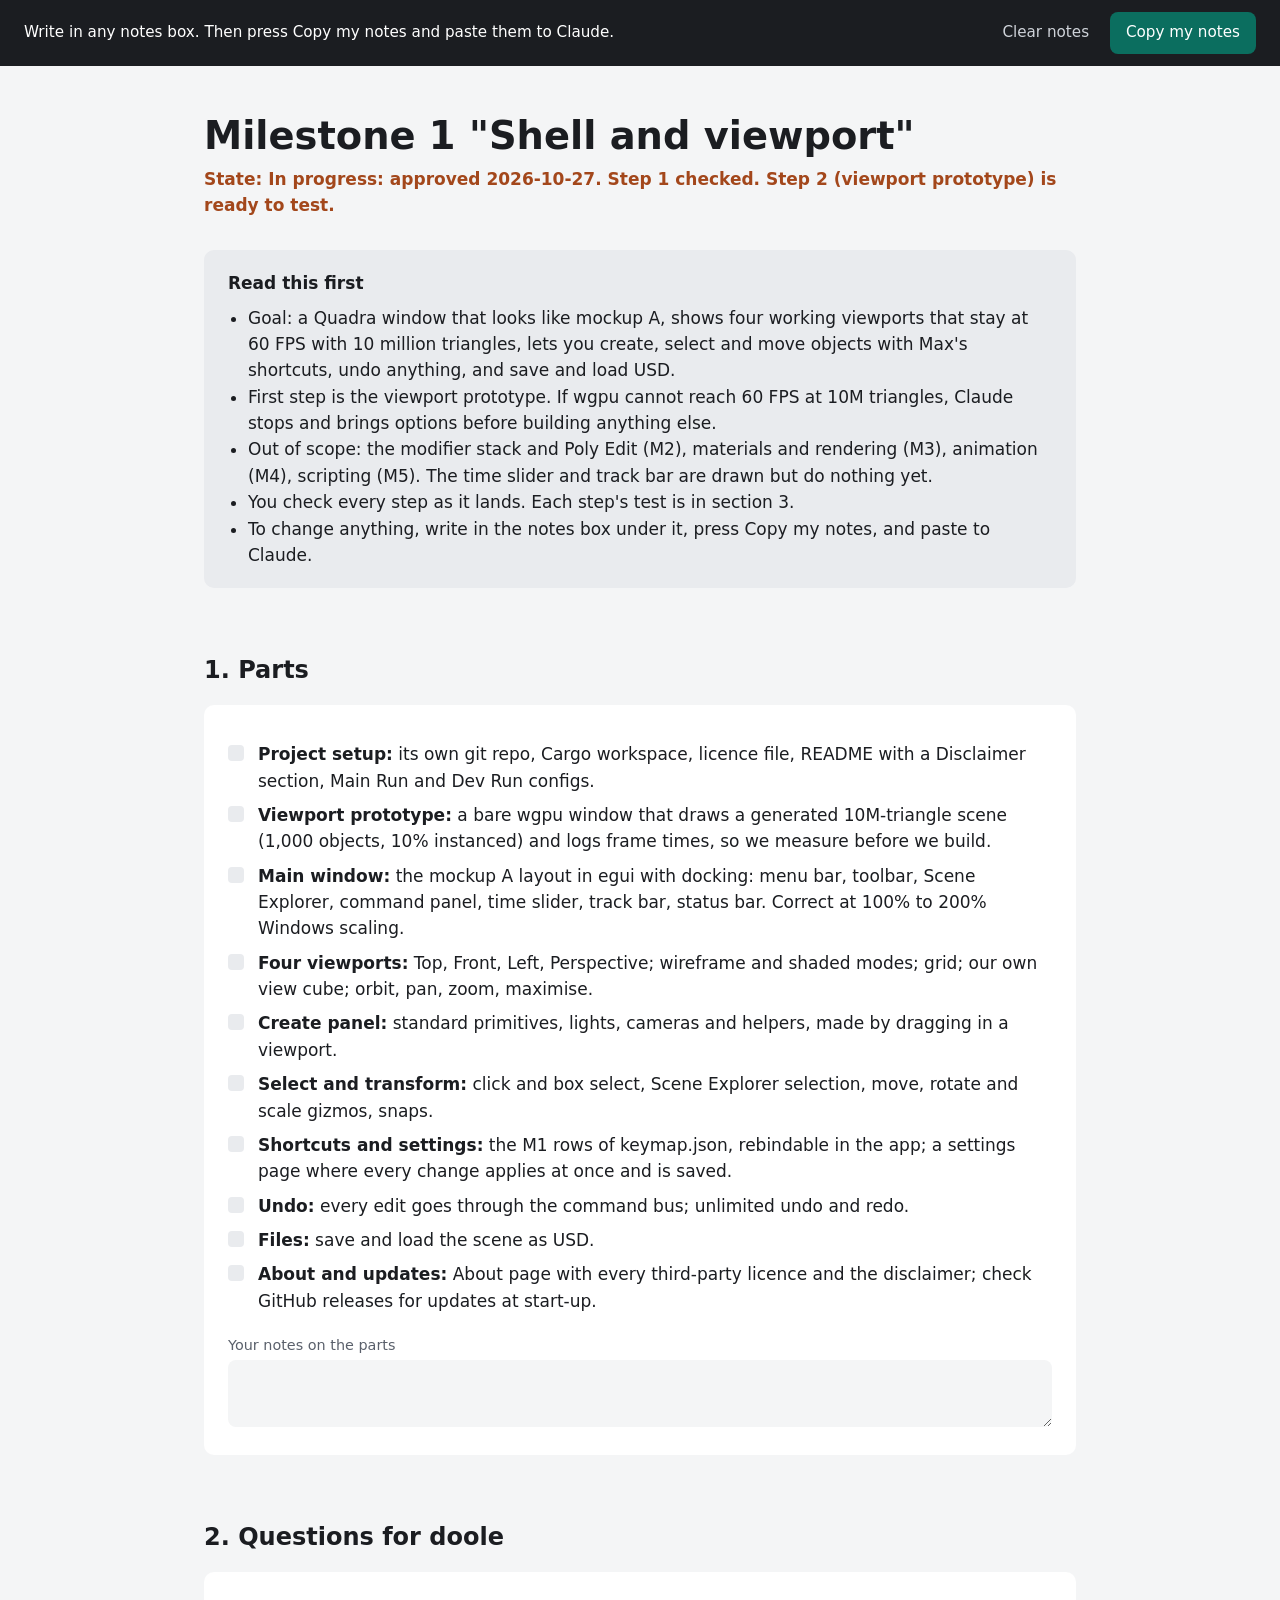
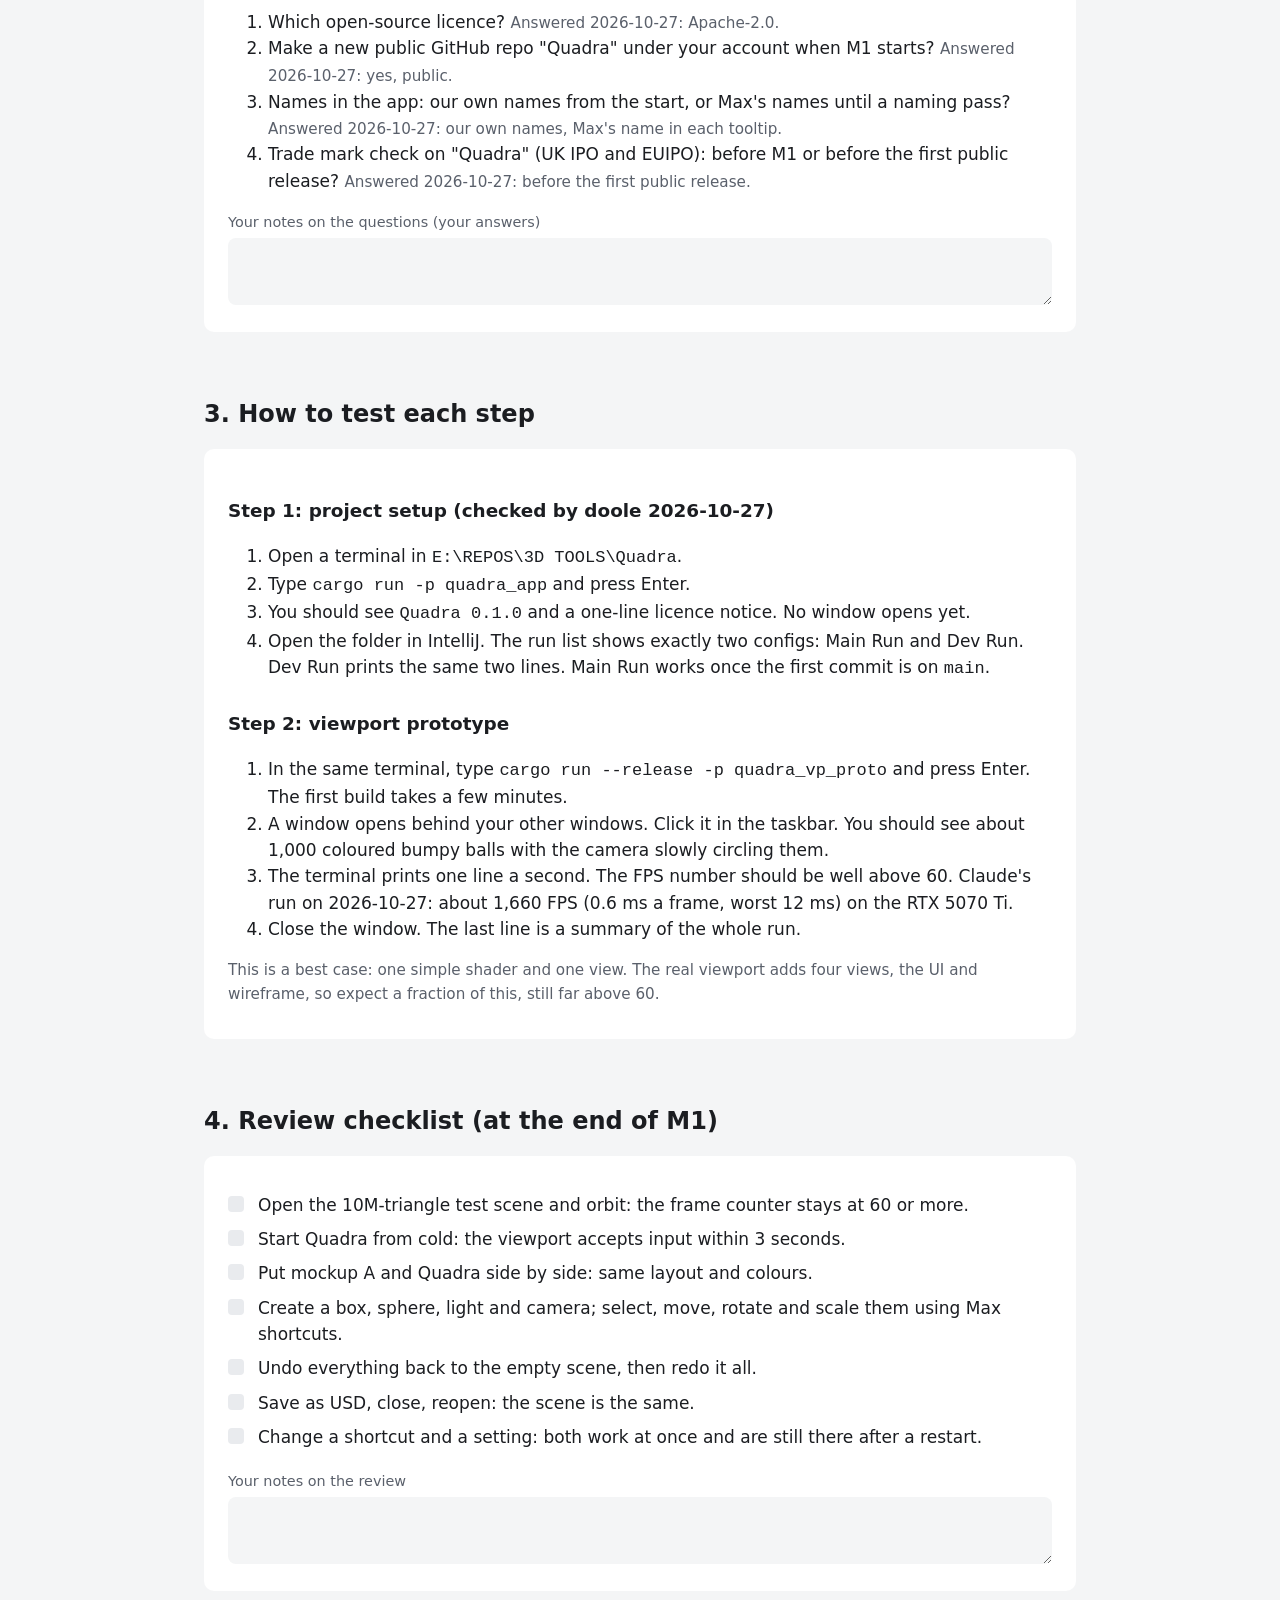
==== docs/milestone-1-guide.html @ a32b5332 "M1 steps 1-2: workspace setup and wgpu viewport prototype" ====
<!doctype html>
<html lang="en-GB">
<head>
<meta charset="utf-8">
<meta name="viewport" content="width=device-width, initial-scale=1">
<title>Quadra: milestone 1 guide</title>
<style>
  :root { --ground: #f4f5f6; --surface: #ffffff; --raised: #e9ebee; --ink: #1b1d21; --soft: #5a606b; --accent: #0b6e5f; --warn: #a3471b; }
  * { box-sizing: border-box; }
  body { margin: 0; background: var(--ground); color: var(--ink); font: 17px/1.55 "Segoe UI", system-ui, sans-serif; }
  main { max-width: 920px; margin: 0 auto; padding: 48px 24px 96px; }
  h1 { font-size: 2.4rem; line-height: 1.15; margin: 0 0 8px; }
  h2 { font-size: 1.5rem; margin: 64px 0 16px; }
  h3 { font-size: 1.15rem; margin: 28px 0 8px; }
  p { margin: 0 0 12px; }
  .status { color: var(--warn); font-weight: 600; margin-bottom: 32px; }
  .box { background: var(--surface); border-radius: 10px; padding: 20px 24px; margin: 16px 0; }
  .first { background: var(--raised); }
  .first ul { margin: 8px 0 0; padding-left: 20px; }
  table { width: 100%; border-collapse: collapse; background: var(--surface); border-radius: 10px; overflow: hidden; font-size: 0.95rem; }
  th, td { text-align: left; vertical-align: top; padding: 10px 14px; }
  th { background: var(--raised); }
  tr:nth-child(even) td { background: #f8f9fa; }
  .ms-head { display: flex; justify-content: space-between; gap: 16px; align-items: baseline; flex-wrap: wrap; }
  .ms-head h3 { margin: 0; }
  .state { color: var(--soft); font-weight: 600; }
  .state.now { color: var(--accent); }
  .state.done { color: var(--soft); text-decoration: line-through; }
  ul.check { list-style: none; padding: 0; margin: 12px 0 0; }
  ul.check li { padding: 4px 0 4px 30px; position: relative; }
  ul.check li::before { content: ""; position: absolute; left: 0; top: 8px; width: 16px; height: 16px; border-radius: 4px; background: var(--raised); }
  ul.check li.ticked::before { background: var(--accent); }
  ul.check li.ticked { color: var(--soft); }
  .why { color: var(--soft); font-size: 0.95rem; }
  ol.pillars li { margin-bottom: 10px; }
  .notes { margin-top: 16px; }
  .notes label { display: block; font-size: 0.9rem; color: var(--soft); margin-bottom: 4px; }
  .notes textarea { width: 100%; min-height: 64px; padding: 10px 12px; border: 0; border-radius: 8px; background: var(--ground); color: var(--ink); font: inherit; font-size: 0.95rem; resize: vertical; }
  .notes textarea:focus { outline: 2px solid var(--accent); }
  .bar { position: sticky; top: 0; z-index: 2; background: var(--ink); color: #fff; padding: 12px 24px; display: flex; gap: 16px; align-items: center; justify-content: space-between; flex-wrap: wrap; }
  .bar span { font-size: 0.95rem; }
  .bar button { background: var(--accent); color: #fff; border: 0; border-radius: 8px; padding: 9px 16px; font: inherit; font-size: 0.95rem; cursor: pointer; }
  .bar button.plain { background: transparent; color: #cfd3d9; }
  nav { margin: 24px 0 0; color: var(--soft); font-size: 0.95rem; }
  nav a { color: var(--accent); margin-right: 14px; white-space: nowrap; }
</style>
</head>
<body>

<div class="bar">
  <span>Write in any notes box. Then press Copy my notes and paste them to Claude.</span>
  <span><button class="plain" id="clear">Clear notes</button> <button id="copy">Copy my notes</button></span>
</div>

<main>
<h1>Milestone 1 "Shell and viewport"</h1>
<p class="status">State: In progress: approved 2026-10-27. Step 1 checked. Step 2 (viewport prototype) is ready to test.</p>

<div class="box first">
  <strong>Read this first</strong>
  <ul>
    <li>Goal: a Quadra window that looks like mockup A, shows four working viewports that stay at 60 FPS with 10 million triangles, lets you create, select and move objects with Max's shortcuts, undo anything, and save and load USD.</li>
    <li>First step is the viewport prototype. If wgpu cannot reach 60 FPS at 10M triangles, Claude stops and brings options before building anything else.</li>
    <li>Out of scope: the modifier stack and Poly Edit (M2), materials and rendering (M3), animation (M4), scripting (M5). The time slider and track bar are drawn but do nothing yet.</li>
    <li>You check every step as it lands. Each step's test is in section 3.</li>
    <li>To change anything, write in the notes box under it, press Copy my notes, and paste to Claude.</li>
  </ul>
</div>

<h2>1. Parts</h2>
<div class="box">
  <ul class="check">
    <li><strong>Project setup:</strong> its own git repo, Cargo workspace, licence file, README with a Disclaimer section, Main Run and Dev Run configs.</li>
    <li><strong>Viewport prototype:</strong> a bare wgpu window that draws a generated 10M-triangle scene (1,000 objects, 10% instanced) and logs frame times, so we measure before we build.</li>
    <li><strong>Main window:</strong> the mockup A layout in egui with docking: menu bar, toolbar, Scene Explorer, command panel, time slider, track bar, status bar. Correct at 100% to 200% Windows scaling.</li>
    <li><strong>Four viewports:</strong> Top, Front, Left, Perspective; wireframe and shaded modes; grid; our own view cube; orbit, pan, zoom, maximise.</li>
    <li><strong>Create panel:</strong> standard primitives, lights, cameras and helpers, made by dragging in a viewport.</li>
    <li><strong>Select and transform:</strong> click and box select, Scene Explorer selection, move, rotate and scale gizmos, snaps.</li>
    <li><strong>Shortcuts and settings:</strong> the M1 rows of keymap.json, rebindable in the app; a settings page where every change applies at once and is saved.</li>
    <li><strong>Undo:</strong> every edit goes through the command bus; unlimited undo and redo.</li>
    <li><strong>Files:</strong> save and load the scene as USD.</li>
    <li><strong>About and updates:</strong> About page with every third-party licence and the disclaimer; check GitHub releases for updates at start-up.</li>
  </ul>
  <div class="notes" data-key="parts"><label>Your notes on the parts</label><textarea></textarea></div>
</div>

<h2>2. Questions for doole</h2>
<div class="box">
  <ol>
    <li>Which open-source licence? <span class="why">Answered 2026-10-27: Apache-2.0.</span></li>
    <li>Make a new public GitHub repo "Quadra" under your account when M1 starts? <span class="why">Answered 2026-10-27: yes, public.</span></li>
    <li>Names in the app: our own names from the start, or Max's names until a naming pass? <span class="why">Answered 2026-10-27: our own names, Max's name in each tooltip.</span></li>
    <li>Trade mark check on "Quadra" (UK IPO and EUIPO): before M1 or before the first public release? <span class="why">Answered 2026-10-27: before the first public release.</span></li>
  </ol>
  <div class="notes" data-key="questions"><label>Your notes on the questions (your answers)</label><textarea></textarea></div>
</div>

<h2>3. How to test each step</h2>
<div class="box">
  <h3>Step 1: project setup (checked by doole 2026-10-27)</h3>
  <ol>
    <li>Open a terminal in <code>E:\REPOS\3D TOOLS\Quadra</code>.</li>
    <li>Type <code>cargo run -p quadra_app</code> and press Enter.</li>
    <li>You should see <code>Quadra 0.1.0</code> and a one-line licence notice. No window opens yet.</li>
    <li>Open the folder in IntelliJ. The run list shows exactly two configs: Main Run and Dev Run. Dev Run prints the same two lines. Main Run works once the first commit is on <code>main</code>.</li>
  </ol>
  <h3>Step 2: viewport prototype</h3>
  <ol>
    <li>In the same terminal, type <code>cargo run --release -p quadra_vp_proto</code> and press Enter. The first build takes a few minutes.</li>
    <li>A window opens behind your other windows. Click it in the taskbar. You should see about 1,000 coloured bumpy balls with the camera slowly circling them.</li>
    <li>The terminal prints one line a second. The FPS number should be well above 60. Claude's run on 2026-10-27: about 1,660 FPS (0.6 ms a frame, worst 12 ms) on the RTX 5070 Ti.</li>
    <li>Close the window. The last line is a summary of the whole run.</li>
  </ol>
  <p class="why">This is a best case: one simple shader and one view. The real viewport adds four views, the UI and wireframe, so expect a fraction of this, still far above 60.</p>
</div>

<h2>4. Review checklist (at the end of M1)</h2>
<div class="box">
  <ul class="check">
    <li>Open the 10M-triangle test scene and orbit: the frame counter stays at 60 or more.</li>
    <li>Start Quadra from cold: the viewport accepts input within 3 seconds.</li>
    <li>Put mockup A and Quadra side by side: same layout and colours.</li>
    <li>Create a box, sphere, light and camera; select, move, rotate and scale them using Max shortcuts.</li>
    <li>Undo everything back to the empty scene, then redo it all.</li>
    <li>Save as USD, close, reopen: the scene is the same.</li>
    <li>Change a shortcut and a setting: both work at once and are still there after a restart.</li>
  </ul>
  <div class="notes" data-key="review"><label>Your notes on the review</label><textarea></textarea></div>
</div>
</main>

<script>
  const KEY = "quadra-milestone-1-notes";
  const saved = JSON.parse(localStorage.getItem(KEY) || "{}");
  const boxes = [...document.querySelectorAll(".notes")];
  for (const box of boxes) {
    const area = box.querySelector("textarea");
    area.value = saved[box.dataset.key] || "";
    area.addEventListener("input", () => {
      saved[box.dataset.key] = area.value;
      localStorage.setItem(KEY, JSON.stringify(saved));
    });
  }
  document.getElementById("copy").addEventListener("click", async (e) => {
    const lines = boxes
      .filter((b) => b.querySelector("textarea").value.trim())
      .map((b) => `[${b.querySelector("label").textContent.replace("Your notes on ", "")}]\n${b.querySelector("textarea").value.trim()}`);
    const text = lines.length ? "Milestone 1 notes:\n\n" + lines.join("\n\n") : "Milestone 1 notes: none";
    await navigator.clipboard.writeText(text);
    e.target.textContent = "Copied";
    setTimeout(() => (e.target.textContent = "Copy my notes"), 1500);
  });
  document.getElementById("clear").addEventListener("click", () => {
    if (!confirm("Clear all your notes on this page?")) return;
    localStorage.removeItem(KEY);
    for (const b of boxes) b.querySelector("textarea").value = "";
    for (const k in saved) delete saved[k];
  });
</script>
</body>
</html>
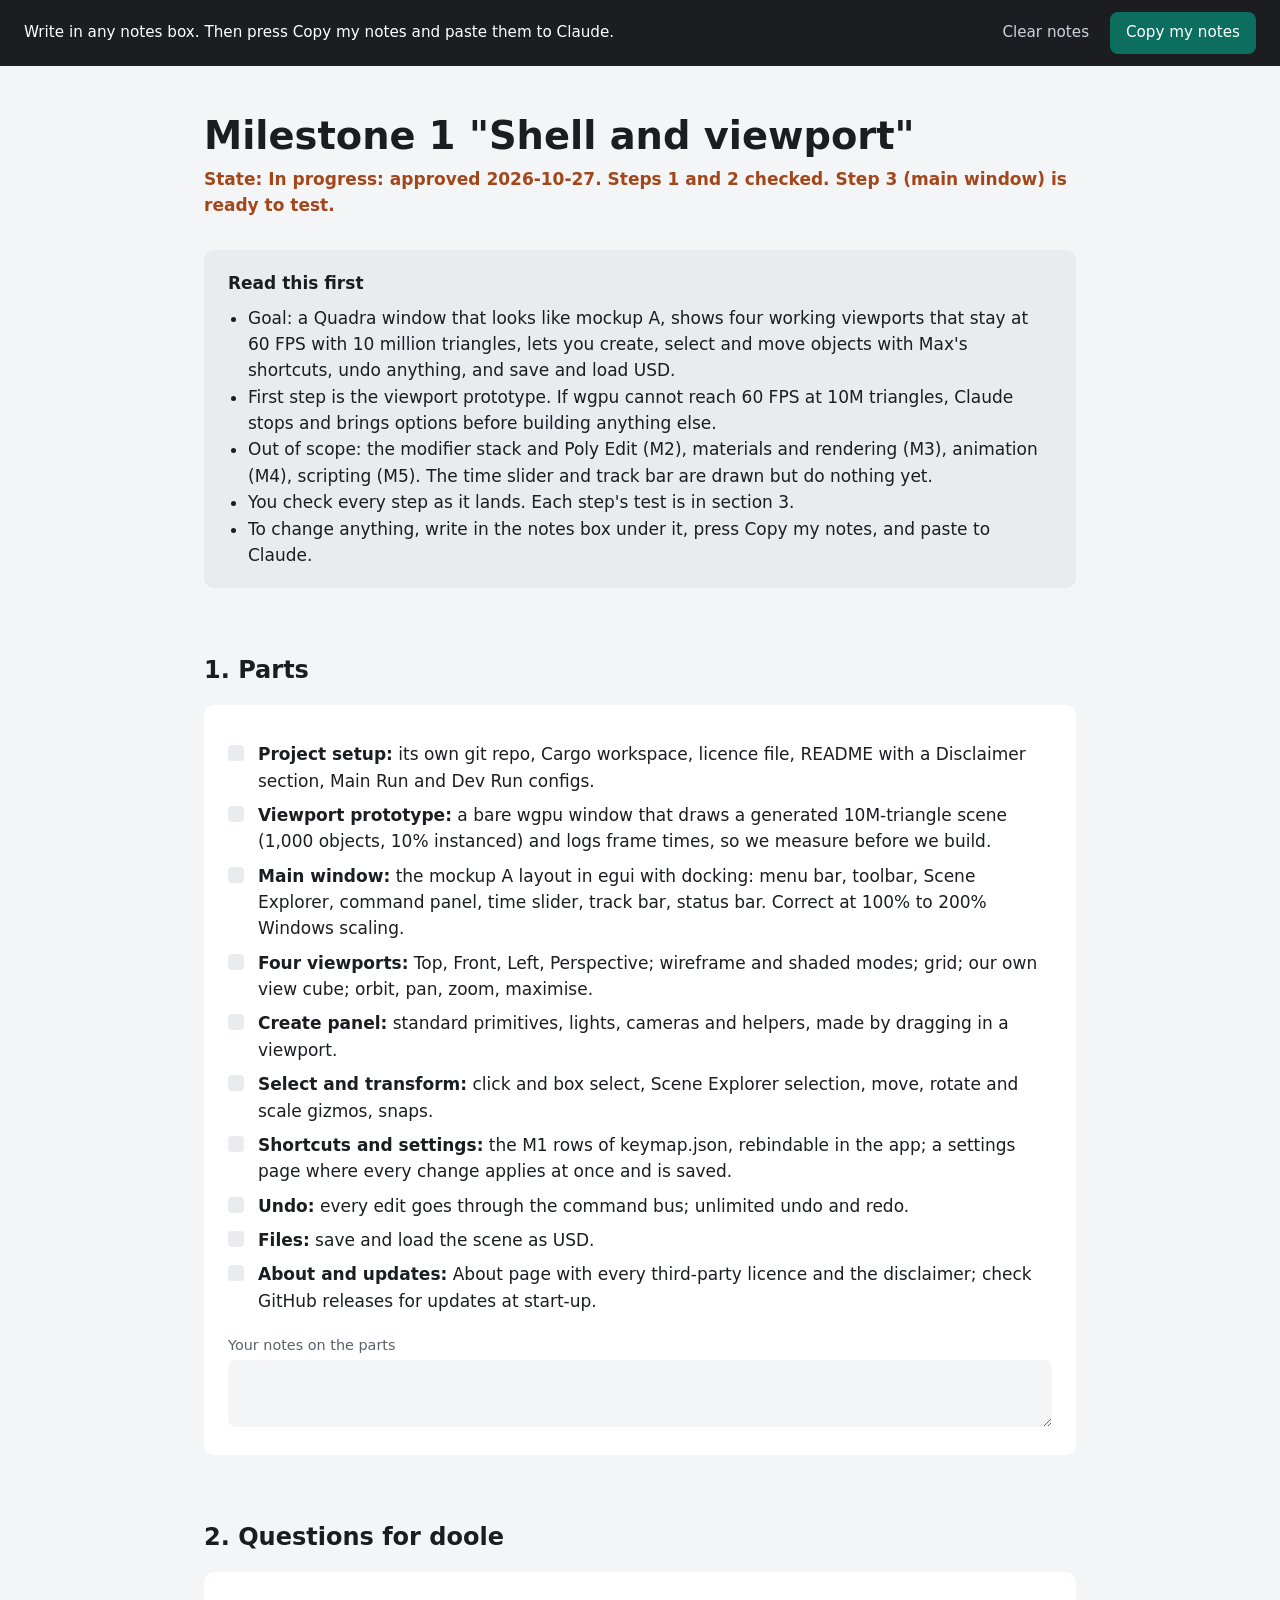
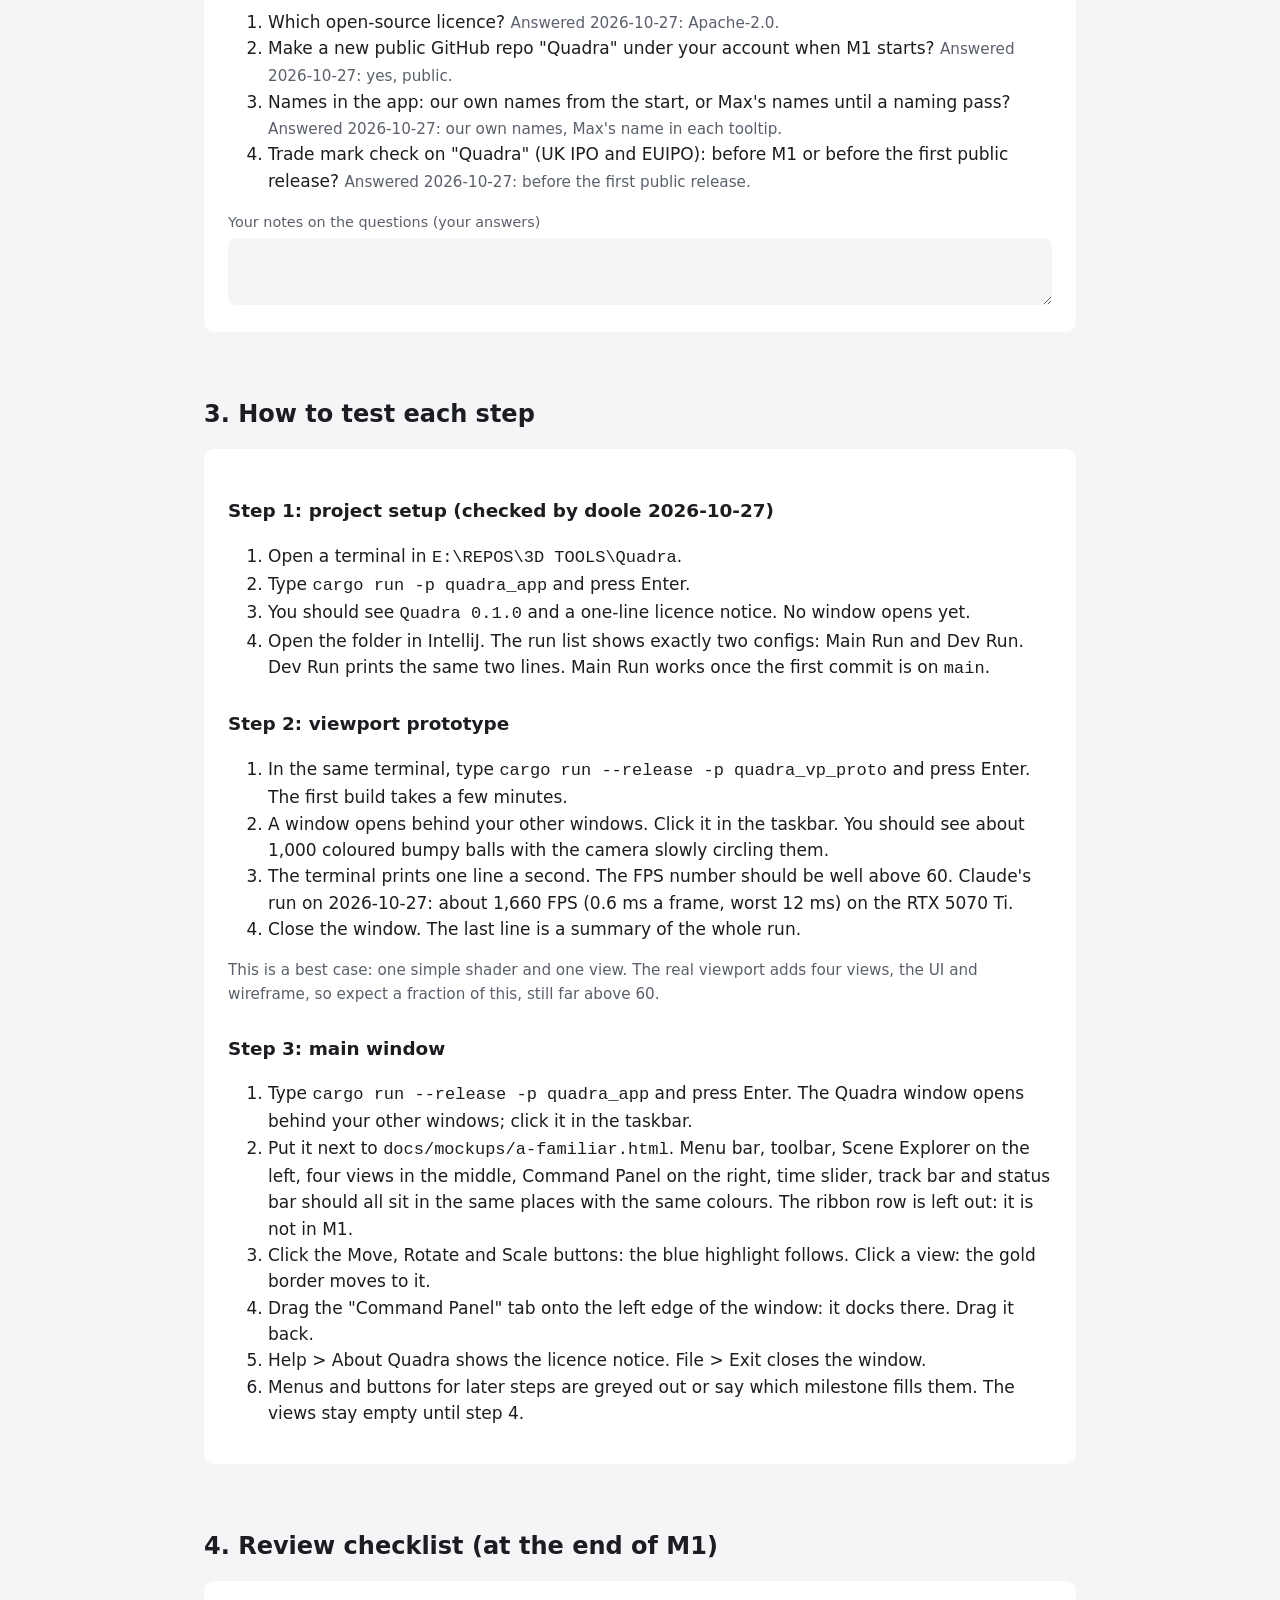
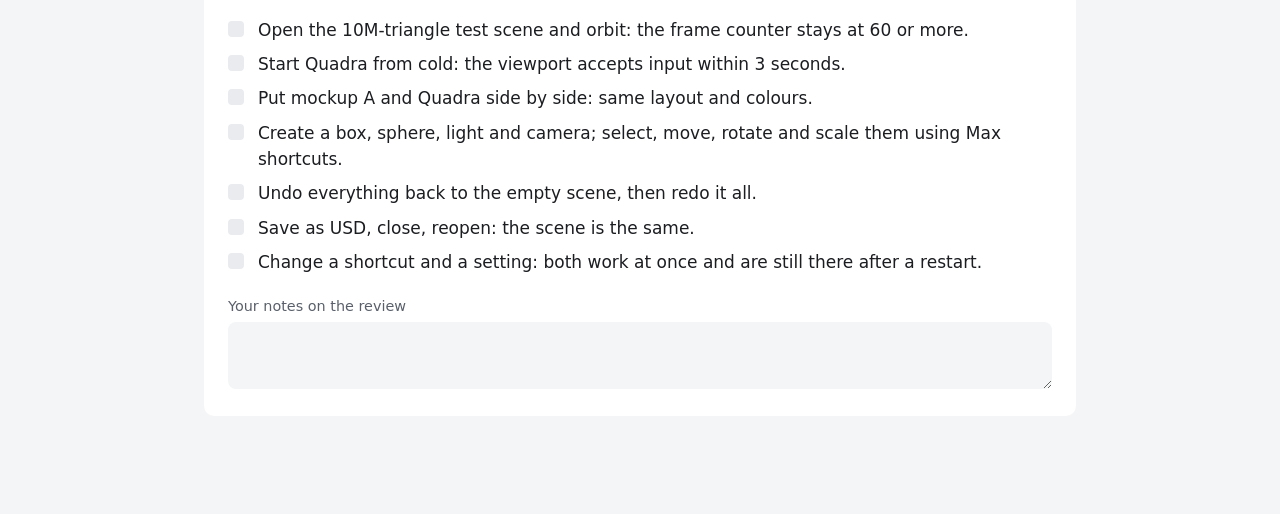
==== commit 1e7465c7: "M1 step 3: main window in egui with docking (mockup A layout)" ====
--- a/docs/milestone-1-guide.html
+++ b/docs/milestone-1-guide.html
@@ -54,7 +54,7 @@
 
 <main>
 <h1>Milestone 1 "Shell and viewport"</h1>
-<p class="status">State: In progress: approved 2026-10-27. Step 1 checked. Step 2 (viewport prototype) is ready to test.</p>
+<p class="status">State: In progress: approved 2026-10-27. Steps 1 and 2 checked. Step 3 (main window) is ready to test.</p>
 
 <div class="box first">
   <strong>Read this first</strong>
@@ -112,6 +112,15 @@
     <li>Close the window. The last line is a summary of the whole run.</li>
   </ol>
   <p class="why">This is a best case: one simple shader and one view. The real viewport adds four views, the UI and wireframe, so expect a fraction of this, still far above 60.</p>
+  <h3>Step 3: main window</h3>
+  <ol>
+    <li>Type <code>cargo run --release -p quadra_app</code> and press Enter. The Quadra window opens behind your other windows; click it in the taskbar.</li>
+    <li>Put it next to <code>docs/mockups/a-familiar.html</code>. Menu bar, toolbar, Scene Explorer on the left, four views in the middle, Command Panel on the right, time slider, track bar and status bar should all sit in the same places with the same colours. The ribbon row is left out: it is not in M1.</li>
+    <li>Click the Move, Rotate and Scale buttons: the blue highlight follows. Click a view: the gold border moves to it.</li>
+    <li>Drag the "Command Panel" tab onto the left edge of the window: it docks there. Drag it back.</li>
+    <li>Help &gt; About Quadra shows the licence notice. File &gt; Exit closes the window.</li>
+    <li>Menus and buttons for later steps are greyed out or say which milestone fills them. The views stay empty until step 4.</li>
+  </ol>
 </div>
 
 <h2>4. Review checklist (at the end of M1)</h2>
